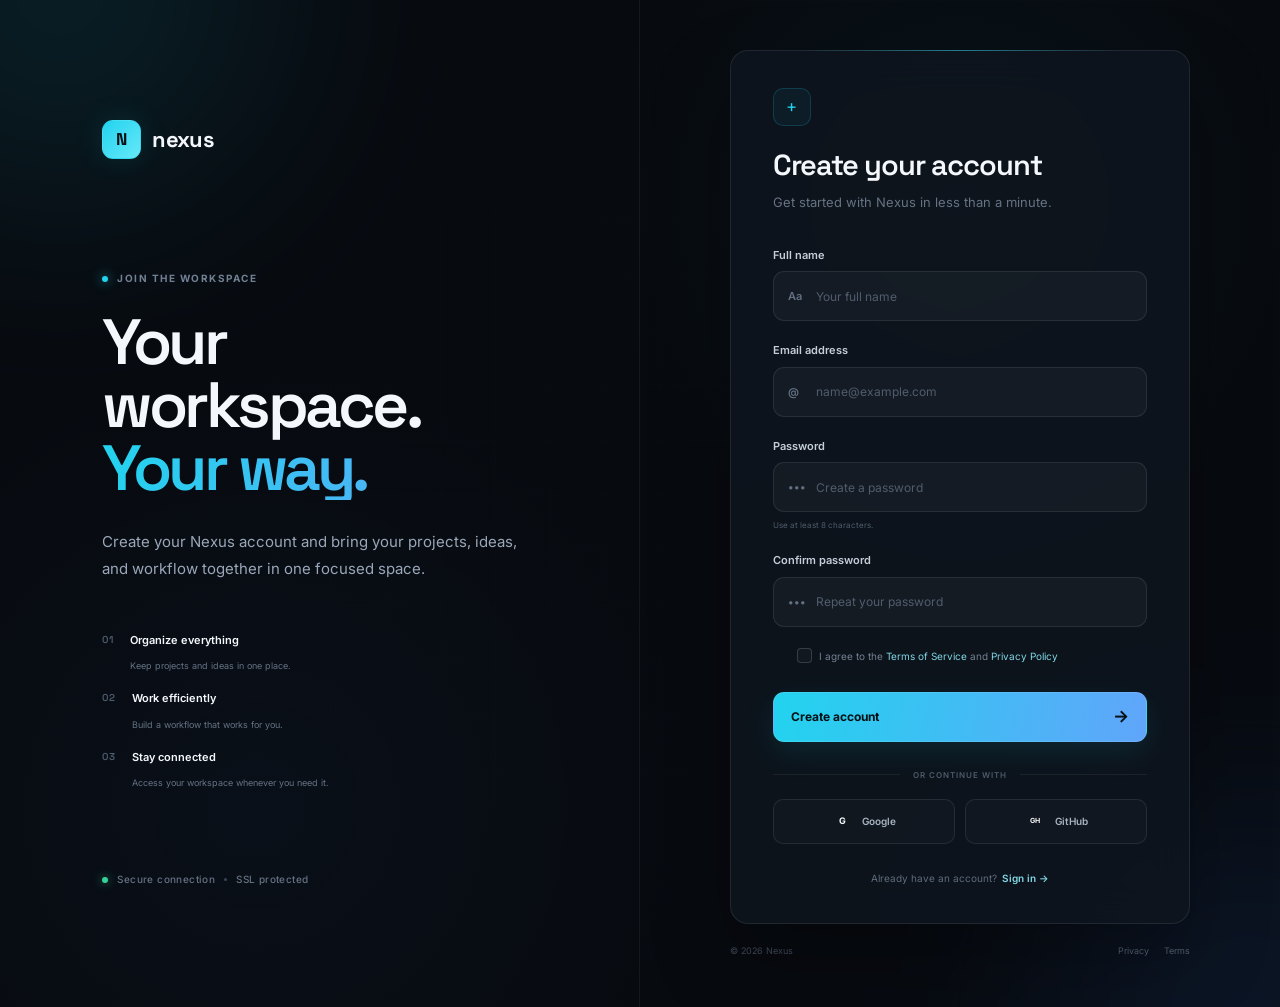
==== signup.html @ e220d9bc "Create responsive Bootstrap authentication UI" ====
<!DOCTYPE html>
<html lang="en">
<head>

    <meta charset="UTF-8">
    <meta name="viewport" content="width=device-width, initial-scale=1.0">

    <meta
        name="description"
        content="Nexus - Modern signup interface built with HTML, CSS and Bootstrap."
    >

    <title>Create Account | Nexus</title>

    <!-- Google Fonts -->
    <link rel="preconnect" href="https://fonts.googleapis.com">
    <link rel="preconnect" href="https://fonts.gstatic.com" crossorigin>

    <link
        href="https://fonts.googleapis.com/css2?family=Inter:wght@400;500;600;700&family=Space+Grotesk:wght@500;600;700&display=swap"
        rel="stylesheet"
    >

    <!-- Bootstrap -->
    <link
        href="https://cdn.jsdelivr.net/npm/bootstrap@5.3.3/dist/css/bootstrap.min.css"
        rel="stylesheet"
    >

    <!-- Custom CSS -->
    <link rel="stylesheet" href="style.css">

</head>

<body>

    <main class="auth-wrapper signup-page">

        <!-- Background -->
        <div class="grid-background"></div>

        <div class="glow glow-one"></div>
        <div class="glow glow-two"></div>

        <div class="container-fluid auth-container">

            <div class="row min-vh-100">

                <!-- =========================
                     LEFT SECTION
                ========================== -->

                <section class="col-lg-6 brand-section">

                    <div class="brand-content">

                        <a href="index.html" class="brand">

                            <span class="brand-mark">
                                N
                            </span>

                            <span class="brand-name">
                                nexus
                            </span>

                        </a>


                        <div class="hero-content">

                            <div class="eyebrow">
                                <span class="status-dot"></span>
                                JOIN THE WORKSPACE
                            </div>

                            <h1>
                                Your workspace.
                                <span>Your way.</span>
                            </h1>

                            <p>
                                Create your Nexus account and bring your
                                projects, ideas, and workflow together
                                in one focused space.
                            </p>

                        </div>


                        <!-- Benefits -->
                        <div class="signup-benefits">

                            <div class="benefit-item">

                                <span class="benefit-number">
                                    01
                                </span>

                                <div>
                                    <strong>
                                        Organize everything
                                    </strong>

                                    <small>
                                        Keep projects and ideas in one place.
                                    </small>
                                </div>

                            </div>


                            <div class="benefit-item">

                                <span class="benefit-number">
                                    02
                                </span>

                                <div>
                                    <strong>
                                        Work efficiently
                                    </strong>

                                    <small>
                                        Build a workflow that works for you.
                                    </small>
                                </div>

                            </div>


                            <div class="benefit-item">

                                <span class="benefit-number">
                                    03
                                </span>

                                <div>
                                    <strong>
                                        Stay connected
                                    </strong>

                                    <small>
                                        Access your workspace whenever you need it.
                                    </small>
                                </div>

                            </div>

                        </div>


                        <div class="system-status">

                            <span class="status-indicator"></span>

                            <span>
                                Secure connection
                            </span>

                            <span class="status-separator"></span>

                            <span>
                                SSL protected
                            </span>

                        </div>

                    </div>

                </section>


                <!-- =========================
                     RIGHT SECTION
                ========================== -->

                <section class="col-lg-6 form-section">

                    <div class="form-wrapper signup-wrapper">

                        <div class="auth-panel">

                            <div class="panel-header">

                                <div class="mobile-brand">

                                    <span class="brand-mark">
                                        N
                                    </span>

                                    <span class="brand-name">
                                        nexus
                                    </span>

                                </div>

                                <div class="welcome-icon">
                                    +
                                </div>

                                <h2>
                                    Create your account
                                </h2>

                                <p>
                                    Get started with Nexus in less than a minute.
                                </p>

                            </div>


                            <!-- Signup Form -->
                            <form>

                                <!-- Name -->
                                <div class="field-group">

                                    <label for="fullName">
                                        Full name
                                    </label>

                                    <div class="input-wrapper">

                                        <span class="input-icon">
                                            Aa
                                        </span>

                                        <input
                                            type="text"
                                            id="fullName"
                                            class="form-control custom-input"
                                            placeholder="Your full name"
                                            autocomplete="name"
                                            required
                                        >

                                    </div>

                                </div>


                                <!-- Email -->
                                <div class="field-group">

                                    <label for="signupEmail">
                                        Email address
                                    </label>

                                    <div class="input-wrapper">

                                        <span class="input-icon">
                                            @
                                        </span>

                                        <input
                                            type="email"
                                            id="signupEmail"
                                            class="form-control custom-input"
                                            placeholder="name@example.com"
                                            autocomplete="email"
                                            required
                                        >

                                    </div>

                                </div>


                                <!-- Password -->
                                <div class="field-group">

                                    <label for="signupPassword">
                                        Password
                                    </label>

                                    <div class="input-wrapper">

                                        <span class="input-icon">
                                            •••
                                        </span>

                                        <input
                                            type="password"
                                            id="signupPassword"
                                            class="form-control custom-input"
                                            placeholder="Create a password"
                                            autocomplete="new-password"
                                            required
                                        >

                                    </div>

                                    <div class="password-hint">
                                        Use at least 8 characters.
                                    </div>

                                </div>


                                <!-- Confirm Password -->
                                <div class="field-group">

                                    <label for="confirmPassword">
                                        Confirm password
                                    </label>

                                    <div class="input-wrapper">

                                        <span class="input-icon">
                                            •••
                                        </span>

                                        <input
                                            type="password"
                                            id="confirmPassword"
                                            class="form-control custom-input"
                                            placeholder="Repeat your password"
                                            autocomplete="new-password"
                                            required
                                        >

                                    </div>

                                </div>


                                <!-- Terms -->
                                <div class="terms-row">

                                    <div class="form-check custom-check">

                                        <input
                                            class="form-check-input"
                                            type="checkbox"
                                            id="terms"
                                            required
                                        >

                                        <label
                                            class="form-check-label"
                                            for="terms"
                                        >
                                            I agree to the
                                            <a href="#">
                                                Terms of Service
                                            </a>
                                            and
                                            <a href="#">
                                                Privacy Policy
                                            </a>
                                        </label>

                                    </div>

                                </div>


                                <!-- Button -->
                                <button
                                    type="submit"
                                    class="btn auth-button"
                                >

                                    <span>
                                        Create account
                                    </span>

                                    <span class="button-arrow">
                                        →
                                    </span>

                                </button>


                                <!-- Divider -->
                                <div class="or-divider">
                                    <span>OR CONTINUE WITH</span>
                                </div>


                                <!-- Social -->
                                <div class="social-buttons">

                                    <a href="#" class="social-button">

                                        <span class="social-logo google-logo">
                                            G
                                        </span>

                                        <span>
                                            Google
                                        </span>

                                    </a>


                                    <a href="#" class="social-button">

                                        <span class="social-logo github-logo">
                                            GH
                                        </span>

                                        <span>
                                            GitHub
                                        </span>

                                    </a>

                                </div>


                                <!-- Login -->
                                <div class="account-switch">

                                    <span>
                                        Already have an account?
                                    </span>

                                    <a href="index.html">
                                        Sign in
                                        <span>→</span>
                                    </a>

                                </div>

                            </form>

                        </div>


                        <div class="form-footer">

                            <span>
                                © 2026 Nexus
                            </span>

                            <div>
                                <a href="#">
                                    Privacy
                                </a>

                                <a href="#">
                                    Terms
                                </a>
                            </div>

                        </div>

                    </div>

                </section>

            </div>

        </div>

    </main>

</body>
</html>
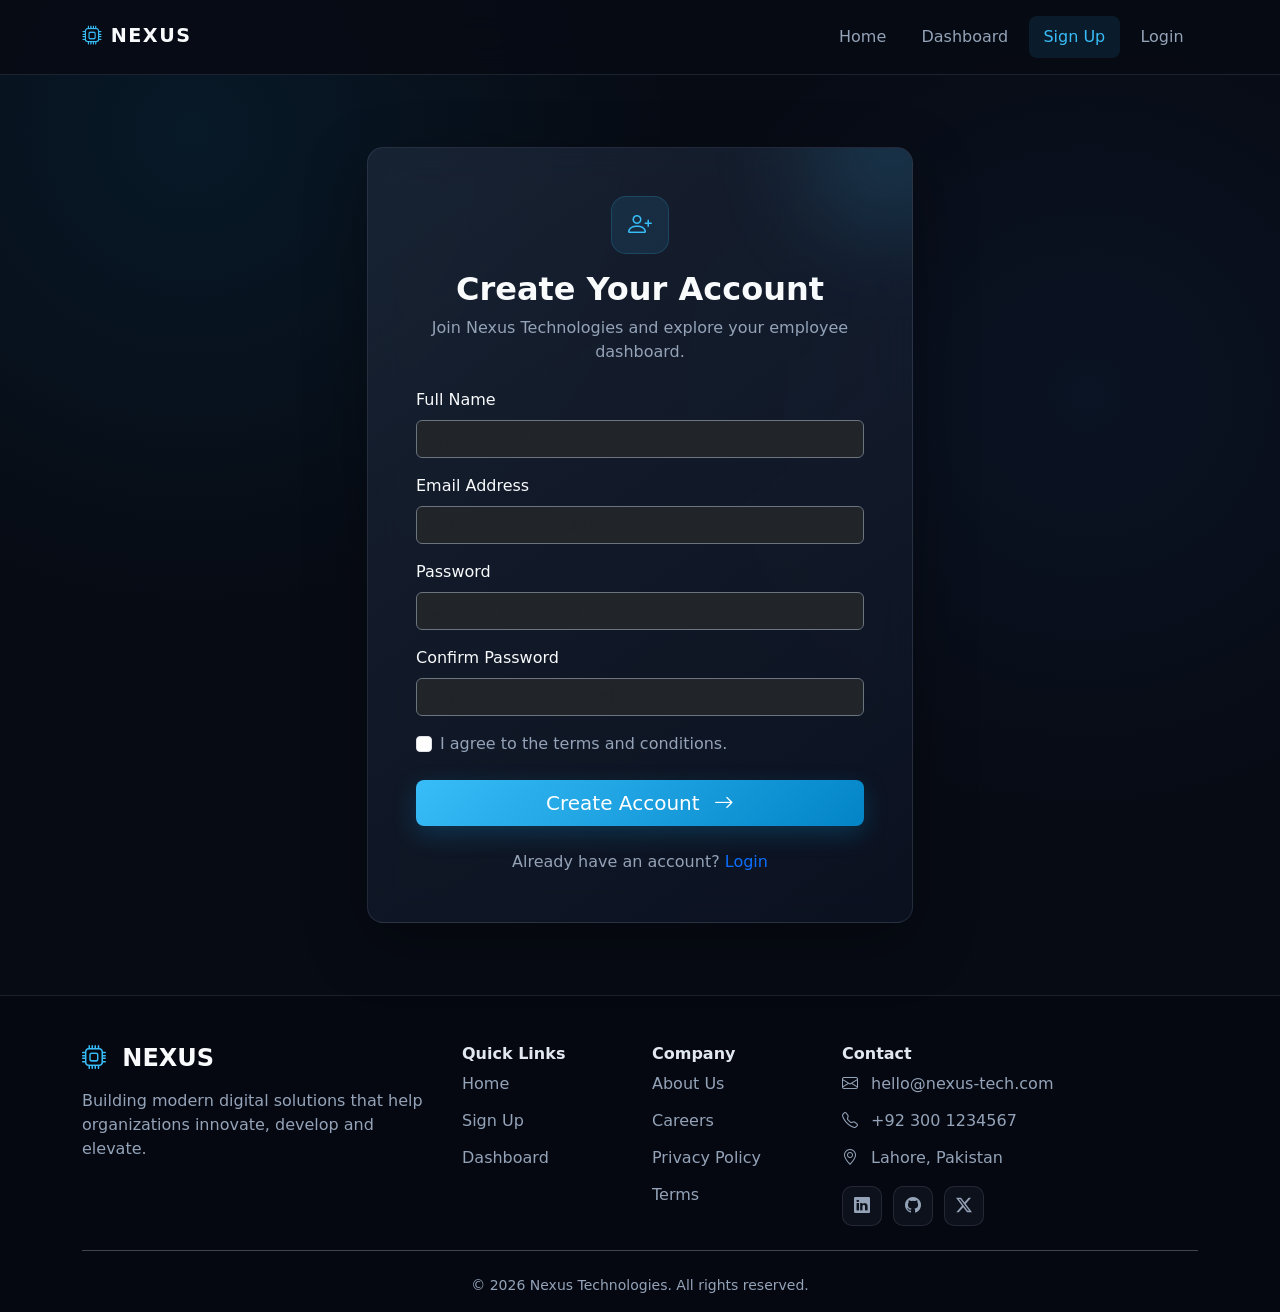
==== commit 8450bdca: "Complete multi-page company website" ====
--- a/signup.html
+++ b/signup.html
@@ -1,461 +1,536 @@
 <!DOCTYPE html>
 <html lang="en">
 <head>
-
     <meta charset="UTF-8">
     <meta name="viewport" content="width=device-width, initial-scale=1.0">
 
-    <meta
-        name="description"
-        content="Nexus - Modern signup interface built with HTML, CSS and Bootstrap."
-    >
-
-    <title>Create Account | Nexus</title>
-
-    <!-- Google Fonts -->
-    <link rel="preconnect" href="https://fonts.googleapis.com">
-    <link rel="preconnect" href="https://fonts.gstatic.com" crossorigin>
-
-    <link
-        href="https://fonts.googleapis.com/css2?family=Inter:wght@400;500;600;700&family=Space+Grotesk:wght@500;600;700&display=swap"
-        rel="stylesheet"
-    >
-
-    <!-- Bootstrap -->
+    <title>Sign Up | Nexus Technologies</title>
+
+    <!-- Bootstrap 5 -->
     <link
         href="https://cdn.jsdelivr.net/npm/bootstrap@5.3.3/dist/css/bootstrap.min.css"
         rel="stylesheet"
     >
 
-    <!-- Custom CSS -->
+    <!-- Bootstrap Icons -->
+    <link
+        rel="stylesheet"
+        href="https://cdn.jsdelivr.net/npm/bootstrap-icons@1.11.3/font/bootstrap-icons.min.css"
+    >
+
+    <!-- Shared CSS -->
     <link rel="stylesheet" href="style.css">
-
 </head>
 
 <body>
 
-    <main class="auth-wrapper signup-page">
-
-        <!-- Background -->
-        <div class="grid-background"></div>
-
-        <div class="glow glow-one"></div>
-        <div class="glow glow-two"></div>
-
-        <div class="container-fluid auth-container">
-
-            <div class="row min-vh-100">
-
-                <!-- =========================
-                     LEFT SECTION
-                ========================== -->
-
-                <section class="col-lg-6 brand-section">
-
-                    <div class="brand-content">
-
-                        <a href="index.html" class="brand">
-
-                            <span class="brand-mark">
-                                N
-                            </span>
-
-                            <span class="brand-name">
-                                nexus
-                            </span>
-
-                        </a>
-
-
-                        <div class="hero-content">
-
-                            <div class="eyebrow">
-                                <span class="status-dot"></span>
-                                JOIN THE WORKSPACE
+    <!-- ================= NAVBAR ================= -->
+
+    <header>
+        <nav class="navbar navbar-expand-lg navbar-dark bg-dark">
+
+            <div class="container">
+
+                <a class="navbar-brand fw-bold" href="index.html">
+                    <i class="bi bi-cpu"></i>
+                    NEXUS
+                </a>
+
+                <button
+                    class="navbar-toggler"
+                    type="button"
+                    data-bs-toggle="collapse"
+                    data-bs-target="#mainNavbar"
+                    aria-controls="mainNavbar"
+                    aria-expanded="false"
+                    aria-label="Toggle navigation"
+                >
+                    <span class="navbar-toggler-icon"></span>
+                </button>
+
+                <div class="collapse navbar-collapse" id="mainNavbar">
+
+                    <ul class="navbar-nav ms-auto align-items-lg-center">
+
+                        <li class="nav-item">
+                            <a class="nav-link" href="index.html">
+                                Home
+                            </a>
+                        </li>
+
+                        <li class="nav-item">
+                            <a class="nav-link" href="dashboard.html">
+                                Dashboard
+                            </a>
+                        </li>
+
+                        <li class="nav-item">
+                            <a class="nav-link active" href="signup.html">
+                                Sign Up
+                            </a>
+                        </li>
+
+                        <li class="nav-item">
+                            <a class="nav-link" href="login.html">
+                                Login
+                            </a>
+                        </li>
+
+                    </ul>
+
+                </div>
+
+            </div>
+
+        </nav>
+    </header>
+
+
+    <!-- ================= SIGNUP SECTION ================= -->
+
+    <main>
+
+        <section class="py-5">
+
+            <div class="container py-4">
+
+                <div class="row justify-content-center">
+
+                    <div class="col-lg-6 col-md-8">
+
+                        <div class="hero-card rounded-4 p-4 p-md-5">
+
+                            <div class="text-center mb-4">
+
+                                <div class="icon-box mx-auto mb-3">
+                                    <i class="bi bi-person-plus"></i>
+                                </div>
+
+                                <h1 class="h2 fw-bold">
+                                    Create Your Account
+                                </h1>
+
+                                <p class="text-secondary">
+                                    Join Nexus Technologies and explore
+                                    your employee dashboard.
+                                </p>
+
                             </div>
 
-                            <h1>
-                                Your workspace.
-                                <span>Your way.</span>
-                            </h1>
-
-                            <p>
-                                Create your Nexus account and bring your
-                                projects, ideas, and workflow together
-                                in one focused space.
-                            </p>
-
-                        </div>
-
-
-                        <!-- Benefits -->
-                        <div class="signup-benefits">
-
-                            <div class="benefit-item">
-
-                                <span class="benefit-number">
-                                    01
-                                </span>
-
-                                <div>
-                                    <strong>
-                                        Organize everything
-                                    </strong>
-
-                                    <small>
-                                        Keep projects and ideas in one place.
-                                    </small>
+
+                            <!-- SUCCESS MESSAGE -->
+
+                            <div
+                                id="successMessage"
+                                class="alert alert-success d-none"
+                                role="alert"
+                            >
+                                <i class="bi bi-check-circle me-2"></i>
+                                Account created successfully! Redirecting...
+                            </div>
+
+
+                            <!-- SIGNUP FORM -->
+
+                            <form
+                                id="signupForm"
+                                class="needs-validation"
+                                novalidate
+                            >
+
+                                <!-- NAME -->
+
+                                <div class="mb-3">
+
+                                    <label
+                                        for="fullName"
+                                        class="form-label"
+                                    >
+                                        Full Name
+                                    </label>
+
+                                    <input
+                                        type="text"
+                                        class="form-control bg-dark text-light border-secondary"
+                                        id="fullName"
+                                        name="fullName"
+                                        placeholder="Enter your full name"
+                                        required
+                                    >
+
+                                    <div class="invalid-feedback">
+                                        Please enter your full name.
+                                    </div>
+
                                 </div>
 
-                            </div>
-
-
-                            <div class="benefit-item">
-
-                                <span class="benefit-number">
-                                    02
-                                </span>
-
-                                <div>
-                                    <strong>
-                                        Work efficiently
-                                    </strong>
-
-                                    <small>
-                                        Build a workflow that works for you.
-                                    </small>
+
+                                <!-- EMAIL -->
+
+                                <div class="mb-3">
+
+                                    <label
+                                        for="email"
+                                        class="form-label"
+                                    >
+                                        Email Address
+                                    </label>
+
+                                    <input
+                                        type="email"
+                                        class="form-control bg-dark text-light border-secondary"
+                                        id="email"
+                                        name="email"
+                                        placeholder="name@example.com"
+                                        required
+                                    >
+
+                                    <div class="invalid-feedback">
+                                        Please enter a valid email address.
+                                    </div>
+
                                 </div>
 
-                            </div>
-
-
-                            <div class="benefit-item">
-
-                                <span class="benefit-number">
-                                    03
-                                </span>
-
-                                <div>
-                                    <strong>
-                                        Stay connected
-                                    </strong>
-
-                                    <small>
-                                        Access your workspace whenever you need it.
-                                    </small>
-                                </div>
-
-                            </div>
-
-                        </div>
-
-
-                        <div class="system-status">
-
-                            <span class="status-indicator"></span>
-
-                            <span>
-                                Secure connection
-                            </span>
-
-                            <span class="status-separator"></span>
-
-                            <span>
-                                SSL protected
-                            </span>
-
-                        </div>
-
-                    </div>
-
-                </section>
-
-
-                <!-- =========================
-                     RIGHT SECTION
-                ========================== -->
-
-                <section class="col-lg-6 form-section">
-
-                    <div class="form-wrapper signup-wrapper">
-
-                        <div class="auth-panel">
-
-                            <div class="panel-header">
-
-                                <div class="mobile-brand">
-
-                                    <span class="brand-mark">
-                                        N
-                                    </span>
-
-                                    <span class="brand-name">
-                                        nexus
-                                    </span>
-
-                                </div>
-
-                                <div class="welcome-icon">
-                                    +
-                                </div>
-
-                                <h2>
-                                    Create your account
-                                </h2>
-
-                                <p>
-                                    Get started with Nexus in less than a minute.
-                                </p>
-
-                            </div>
-
-
-                            <!-- Signup Form -->
-                            <form>
-
-                                <!-- Name -->
-                                <div class="field-group">
-
-                                    <label for="fullName">
-                                        Full name
-                                    </label>
-
-                                    <div class="input-wrapper">
-
-                                        <span class="input-icon">
-                                            Aa
-                                        </span>
-
-                                        <input
-                                            type="text"
-                                            id="fullName"
-                                            class="form-control custom-input"
-                                            placeholder="Your full name"
-                                            autocomplete="name"
-                                            required
-                                        >
-
-                                    </div>
-
-                                </div>
-
-
-                                <!-- Email -->
-                                <div class="field-group">
-
-                                    <label for="signupEmail">
-                                        Email address
-                                    </label>
-
-                                    <div class="input-wrapper">
-
-                                        <span class="input-icon">
-                                            @
-                                        </span>
-
-                                        <input
-                                            type="email"
-                                            id="signupEmail"
-                                            class="form-control custom-input"
-                                            placeholder="name@example.com"
-                                            autocomplete="email"
-                                            required
-                                        >
-
-                                    </div>
-
-                                </div>
-
-
-                                <!-- Password -->
-                                <div class="field-group">
-
-                                    <label for="signupPassword">
+
+                                <!-- PASSWORD -->
+
+                                <div class="mb-3">
+
+                                    <label
+                                        for="password"
+                                        class="form-label"
+                                    >
                                         Password
                                     </label>
 
-                                    <div class="input-wrapper">
-
-                                        <span class="input-icon">
-                                            •••
-                                        </span>
-
-                                        <input
-                                            type="password"
-                                            id="signupPassword"
-                                            class="form-control custom-input"
-                                            placeholder="Create a password"
-                                            autocomplete="new-password"
-                                            required
-                                        >
-
+                                    <input
+                                        type="password"
+                                        class="form-control bg-dark text-light border-secondary"
+                                        id="password"
+                                        name="password"
+                                        placeholder="Create a password"
+                                        minlength="6"
+                                        required
+                                    >
+
+                                    <div class="invalid-feedback">
+                                        Password must contain at least
+                                        6 characters.
                                     </div>
 
-                                    <div class="password-hint">
-                                        Use at least 8 characters.
+                                </div>
+
+
+                                <!-- CONFIRM PASSWORD -->
+
+                                <div class="mb-3">
+
+                                    <label
+                                        for="confirmPassword"
+                                        class="form-label"
+                                    >
+                                        Confirm Password
+                                    </label>
+
+                                    <input
+                                        type="password"
+                                        class="form-control bg-dark text-light border-secondary"
+                                        id="confirmPassword"
+                                        name="confirmPassword"
+                                        placeholder="Confirm your password"
+                                        required
+                                    >
+
+                                    <div class="invalid-feedback">
+                                        Please confirm your password.
                                     </div>
 
                                 </div>
 
 
-                                <!-- Confirm Password -->
-                                <div class="field-group">
-
-                                    <label for="confirmPassword">
-                                        Confirm password
+                                <!-- TERMS -->
+
+                                <div class="form-check mb-4">
+
+                                    <input
+                                        class="form-check-input"
+                                        type="checkbox"
+                                        id="terms"
+                                        required
+                                    >
+
+                                    <label
+                                        class="form-check-label text-secondary"
+                                        for="terms"
+                                    >
+                                        I agree to the terms and conditions.
                                     </label>
 
-                                    <div class="input-wrapper">
-
-                                        <span class="input-icon">
-                                            •••
-                                        </span>
-
-                                        <input
-                                            type="password"
-                                            id="confirmPassword"
-                                            class="form-control custom-input"
-                                            placeholder="Repeat your password"
-                                            autocomplete="new-password"
-                                            required
-                                        >
-
+                                    <div class="invalid-feedback">
+                                        You must agree before submitting.
                                     </div>
 
                                 </div>
 
 
-                                <!-- Terms -->
-                                <div class="terms-row">
-
-                                    <div class="form-check custom-check">
-
-                                        <input
-                                            class="form-check-input"
-                                            type="checkbox"
-                                            id="terms"
-                                            required
-                                        >
-
-                                        <label
-                                            class="form-check-label"
-                                            for="terms"
-                                        >
-                                            I agree to the
-                                            <a href="#">
-                                                Terms of Service
-                                            </a>
-                                            and
-                                            <a href="#">
-                                                Privacy Policy
-                                            </a>
-                                        </label>
-
-                                    </div>
-
-                                </div>
-
-
-                                <!-- Button -->
+                                <!-- SUBMIT -->
+
                                 <button
                                     type="submit"
-                                    class="btn auth-button"
+                                    class="btn btn-primary w-100 btn-lg"
                                 >
-
-                                    <span>
-                                        Create account
-                                    </span>
-
-                                    <span class="button-arrow">
-                                        →
-                                    </span>
-
+                                    Create Account
+                                    <i class="bi bi-arrow-right ms-2"></i>
                                 </button>
 
-
-                                <!-- Divider -->
-                                <div class="or-divider">
-                                    <span>OR CONTINUE WITH</span>
-                                </div>
-
-
-                                <!-- Social -->
-                                <div class="social-buttons">
-
-                                    <a href="#" class="social-button">
-
-                                        <span class="social-logo google-logo">
-                                            G
-                                        </span>
-
-                                        <span>
-                                            Google
-                                        </span>
-
-                                    </a>
-
-
-                                    <a href="#" class="social-button">
-
-                                        <span class="social-logo github-logo">
-                                            GH
-                                        </span>
-
-                                        <span>
-                                            GitHub
-                                        </span>
-
-                                    </a>
-
-                                </div>
-
-
-                                <!-- Login -->
-                                <div class="account-switch">
-
-                                    <span>
-                                        Already have an account?
-                                    </span>
-
-                                    <a href="index.html">
-                                        Sign in
-                                        <span>→</span>
-                                    </a>
-
-                                </div>
-
                             </form>
 
+
+                            <!-- LOGIN LINK -->
+
+                            <p class="text-center text-secondary mt-4 mb-0">
+
+                                Already have an account?
+
+                                <a
+                                    href="login.html"
+                                    class="text-primary"
+                                >
+                                    Login
+                                </a>
+
+                            </p>
+
                         </div>
 
-
-                        <div class="form-footer">
-
-                            <span>
-                                © 2026 Nexus
-                            </span>
-
-                            <div>
-                                <a href="#">
-                                    Privacy
-                                </a>
-
-                                <a href="#">
-                                    Terms
-                                </a>
-                            </div>
-
-                        </div>
-
                     </div>
 
-                </section>
+                </div>
 
             </div>
 
+        </section>
+
+    </main>
+
+
+    <!-- ================= FOOTER ================= -->
+
+    <footer class="footer-section pt-5 pb-3">
+
+        <div class="container">
+
+            <div class="row g-4">
+
+                <div class="col-lg-4">
+
+                    <h4 class="fw-bold">
+                        <i class="bi bi-cpu me-2"></i>
+                        NEXUS
+                    </h4>
+
+                    <p class="text-secondary mt-3">
+                        Building modern digital solutions that help
+                        organizations innovate, develop and elevate.
+                    </p>
+
+                </div>
+
+
+                <div class="col-6 col-lg-2">
+
+                    <h6 class="fw-bold">
+                        Quick Links
+                    </h6>
+
+                    <ul class="list-unstyled footer-links">
+
+                        <li>
+                            <a href="index.html">
+                                Home
+                            </a>
+                        </li>
+
+                        <li>
+                            <a href="signup.html">
+                                Sign Up
+                            </a>
+                        </li>
+
+                        <li>
+                            <a href="dashboard.html">
+                                Dashboard
+                            </a>
+                        </li>
+
+                    </ul>
+
+                </div>
+
+
+                <div class="col-6 col-lg-2">
+
+                    <h6 class="fw-bold">
+                        Company
+                    </h6>
+
+                    <ul class="list-unstyled footer-links">
+
+                        <li>
+                            <a href="#">
+                                About Us
+                            </a>
+                        </li>
+
+                        <li>
+                            <a href="#">
+                                Careers
+                            </a>
+                        </li>
+
+                        <li>
+                            <a href="#">
+                                Privacy Policy
+                            </a>
+                        </li>
+
+                        <li>
+                            <a href="#">
+                                Terms
+                            </a>
+                        </li>
+
+                    </ul>
+
+                </div>
+
+
+                <div class="col-lg-4">
+
+                    <h6 class="fw-bold">
+                        Contact
+                    </h6>
+
+                    <ul class="list-unstyled footer-links">
+
+                        <li>
+                            <i class="bi bi-envelope me-2"></i>
+                            hello@nexus-tech.com
+                        </li>
+
+                        <li>
+                            <i class="bi bi-telephone me-2"></i>
+                            +92 300 1234567
+                        </li>
+
+                        <li>
+                            <i class="bi bi-geo-alt me-2"></i>
+                            Lahore, Pakistan
+                        </li>
+
+                    </ul>
+
+                    <div class="social-links mt-3">
+
+                        <a href="#" aria-label="LinkedIn">
+                            <i class="bi bi-linkedin"></i>
+                        </a>
+
+                        <a href="#" aria-label="GitHub">
+                            <i class="bi bi-github"></i>
+                        </a>
+
+                        <a href="#" aria-label="X">
+                            <i class="bi bi-twitter-x"></i>
+                        </a>
+
+                    </div>
+
+                </div>
+
+            </div>
+
+
+            <hr class="my-4">
+
+            <div class="text-center text-secondary small">
+                © 2026 Nexus Technologies. All rights reserved.
+            </div>
+
         </div>
 
-    </main>
+    </footer>
+
+
+    <!-- Bootstrap JS -->
+
+    <script
+        src="https://cdn.jsdelivr.net/npm/bootstrap@5.3.3/dist/js/bootstrap.bundle.min.js">
+    </script>
+
+
+    <!-- Signup Validation + Redirect -->
+
+    <script>
+
+        const signupForm = document.getElementById("signupForm");
+
+        const password = document.getElementById("password");
+
+        const confirmPassword =
+            document.getElementById("confirmPassword");
+
+        const successMessage =
+            document.getElementById("successMessage");
+
+
+        confirmPassword.addEventListener("input", function () {
+
+            if (confirmPassword.value !== password.value) {
+
+                confirmPassword.setCustomValidity(
+                    "Passwords do not match"
+                );
+
+            } else {
+
+                confirmPassword.setCustomValidity("");
+
+            }
+
+        });
+
+
+        signupForm.addEventListener("submit", function (event) {
+
+            event.preventDefault();
+
+            event.stopPropagation();
+
+
+            if (!signupForm.checkValidity()) {
+
+                signupForm.classList.add("was-validated");
+
+                return;
+
+            }
+
+
+            successMessage.classList.remove("d-none");
+
+            signupForm.classList.add("was-validated");
+
+
+            setTimeout(function () {
+
+                window.location.href = "dashboard.html";
+
+            }, 1200);
+
+        });
+
+    </script>
 
 </body>
 </html>
--- a/style.css
+++ b/style.css
@@ -0,0 +1,541 @@
+/* =========================================================
+   NEXUS TECHNOLOGIES
+   Shared Website Styles
+   ========================================================= */
+
+:root {
+    --bg-primary: #070b14;
+    --bg-secondary: #0d1320;
+    --bg-card: rgba(17, 24, 39, 0.72);
+
+    --text-primary: #f8fafc;
+    --text-secondary: #94a3b8;
+
+    --accent: #38bdf8;
+    --accent-dark: #0284c7;
+
+    --border: rgba(148, 163, 184, 0.16);
+
+    --shadow: 0 20px 60px rgba(0, 0, 0, 0.35);
+}
+
+
+/* =========================================================
+   GLOBAL
+   ========================================================= */
+
+* {
+    margin: 0;
+    padding: 0;
+    box-sizing: border-box;
+}
+
+html {
+    scroll-behavior: smooth;
+}
+
+body {
+    background:
+        radial-gradient(
+            circle at 15% 10%,
+            rgba(14, 165, 233, 0.09),
+            transparent 30%
+        ),
+        radial-gradient(
+            circle at 85% 30%,
+            rgba(59, 130, 246, 0.07),
+            transparent 30%
+        ),
+        var(--bg-primary);
+
+    color: var(--text-primary);
+
+    font-family:
+        Inter,
+        system-ui,
+        -apple-system,
+        BlinkMacSystemFont,
+        "Segoe UI",
+        sans-serif;
+
+    min-height: 100vh;
+}
+
+a {
+    text-decoration: none;
+}
+
+.text-secondary {
+    color: var(--text-secondary) !important;
+}
+
+
+/* =========================================================
+   NAVBAR
+   ========================================================= */
+
+.navbar {
+    background: rgba(7, 11, 20, 0.88) !important;
+
+    backdrop-filter: blur(16px);
+    -webkit-backdrop-filter: blur(16px);
+
+    border-bottom: 1px solid var(--border);
+
+    padding: 1rem 0;
+
+    position: sticky;
+    top: 0;
+    z-index: 1000;
+}
+
+.navbar-brand {
+    color: var(--text-primary) !important;
+
+    font-size: 1.2rem;
+    letter-spacing: 1.5px;
+}
+
+.navbar-brand i {
+    color: var(--accent);
+}
+
+.nav-link {
+    color: #94a3b8 !important;
+
+    margin-left: 0.4rem;
+
+    padding: 0.55rem 0.9rem !important;
+
+    border-radius: 8px;
+
+    transition:
+        color 0.25s ease,
+        background 0.25s ease;
+}
+
+.nav-link:hover {
+    color: white !important;
+    background: rgba(56, 189, 248, 0.08);
+}
+
+.nav-link.active {
+    color: var(--accent) !important;
+    background: rgba(56, 189, 248, 0.1);
+}
+
+
+/* =========================================================
+   BUTTONS
+   ========================================================= */
+
+.btn-primary {
+    background: linear-gradient(
+        135deg,
+        var(--accent),
+        var(--accent-dark)
+    );
+
+    border: none;
+
+    box-shadow:
+        0 8px 25px rgba(14, 165, 233, 0.22);
+
+    transition:
+        transform 0.25s ease,
+        box-shadow 0.25s ease;
+}
+
+.btn-primary:hover {
+    background: linear-gradient(
+        135deg,
+        #7dd3fc,
+        #0284c7
+    );
+
+    transform: translateY(-2px);
+
+    box-shadow:
+        0 12px 32px rgba(14, 165, 233, 0.3);
+}
+
+.btn-outline-light {
+    border-color: rgba(255, 255, 255, 0.18);
+
+    color: #e2e8f0;
+}
+
+.btn-outline-light:hover {
+    color: white;
+
+    background: rgba(255, 255, 255, 0.07);
+
+    border-color: rgba(255, 255, 255, 0.3);
+}
+
+
+/* =========================================================
+   HERO
+   ========================================================= */
+
+.hero-section {
+    position: relative;
+    overflow: hidden;
+
+    min-height: 680px;
+
+    display: flex;
+    align-items: center;
+}
+
+.hero-section::before {
+    content: "";
+
+    position: absolute;
+
+    width: 450px;
+    height: 450px;
+
+    top: -150px;
+    right: -100px;
+
+    background: rgba(14, 165, 233, 0.08);
+
+    filter: blur(80px);
+
+    border-radius: 50%;
+
+    pointer-events: none;
+}
+
+.hero-section h1 {
+    letter-spacing: -2px;
+    line-height: 1.05;
+}
+
+.hero-section .lead {
+    max-width: 680px;
+
+    line-height: 1.8;
+}
+
+
+/* =========================================================
+   HERO CARD
+   ========================================================= */
+
+.hero-card {
+    background:
+        linear-gradient(
+            145deg,
+            rgba(30, 41, 59, 0.72),
+            rgba(15, 23, 42, 0.55)
+        );
+
+    border: 1px solid var(--border);
+
+    box-shadow: var(--shadow);
+
+    backdrop-filter: blur(18px);
+    -webkit-backdrop-filter: blur(18px);
+
+    position: relative;
+
+    overflow: hidden;
+}
+
+.hero-card::before {
+    content: "";
+
+    position: absolute;
+
+    width: 180px;
+    height: 180px;
+
+    top: -90px;
+    right: -70px;
+
+    background: rgba(56, 189, 248, 0.14);
+
+    filter: blur(45px);
+
+    border-radius: 50%;
+}
+
+
+/* =========================================================
+   STAT BOXES
+   ========================================================= */
+
+.stat-box {
+    background: rgba(15, 23, 42, 0.7);
+
+    border: 1px solid var(--border);
+
+    transition:
+        transform 0.25s ease,
+        border-color 0.25s ease;
+}
+
+.stat-box:hover {
+    transform: translateY(-4px);
+
+    border-color: rgba(56, 189, 248, 0.35);
+}
+
+.stat-box h3 {
+    font-size: 1.55rem;
+}
+
+
+/* =========================================================
+   SERVICES
+   ========================================================= */
+
+.service-card {
+    background:
+        linear-gradient(
+            145deg,
+            rgba(15, 23, 42, 0.82),
+            rgba(10, 15, 27, 0.72)
+        );
+
+    border: 1px solid var(--border);
+
+    box-shadow:
+        0 12px 35px rgba(0, 0, 0, 0.18);
+
+    transition:
+        transform 0.3s ease,
+        border-color 0.3s ease,
+        box-shadow 0.3s ease;
+}
+
+.service-card:hover {
+    transform: translateY(-8px);
+
+    border-color: rgba(56, 189, 248, 0.35);
+
+    box-shadow:
+        0 20px 50px rgba(0, 0, 0, 0.3);
+}
+
+.icon-box {
+    width: 58px;
+    height: 58px;
+
+    display: flex;
+    align-items: center;
+    justify-content: center;
+
+    border-radius: 15px;
+
+    background: rgba(56, 189, 248, 0.1);
+
+    border: 1px solid rgba(56, 189, 248, 0.18);
+
+    color: var(--accent);
+
+    font-size: 1.5rem;
+}
+
+.service-card h4 {
+    margin-bottom: 1rem;
+}
+
+.service-card p {
+    line-height: 1.7;
+}
+
+
+/* =========================================================
+   NUMBERS
+   ========================================================= */
+
+.numbers-section {
+    background:
+        linear-gradient(
+            90deg,
+            rgba(14, 165, 233, 0.04),
+            rgba(59, 130, 246, 0.07),
+            rgba(14, 165, 233, 0.04)
+        );
+
+    border-top: 1px solid var(--border);
+    border-bottom: 1px solid var(--border);
+}
+
+.numbers-section h2 {
+    color: var(--accent);
+}
+
+
+/* =========================================================
+   CTA
+   ========================================================= */
+
+.cta-card {
+    background:
+        radial-gradient(
+            circle at center,
+            rgba(14, 165, 233, 0.12),
+            transparent 65%
+        ),
+        rgba(15, 23, 42, 0.75);
+
+    border: 1px solid var(--border);
+
+    box-shadow: var(--shadow);
+}
+
+
+/* =========================================================
+   FOOTER
+   ========================================================= */
+
+.footer-section {
+    background: #050811;
+
+    border-top: 1px solid var(--border);
+}
+
+.footer-section h4 i {
+    color: var(--accent);
+}
+
+.footer-section h6 {
+    color: #e2e8f0;
+}
+
+.footer-links li {
+    margin-bottom: 0.7rem;
+
+    color: var(--text-secondary);
+
+    line-height: 1.6;
+}
+
+.footer-links a {
+    color: var(--text-secondary);
+
+    transition: color 0.2s ease;
+}
+
+.footer-links a:hover {
+    color: var(--accent);
+}
+
+.social-links {
+    display: flex;
+    gap: 0.7rem;
+}
+
+.social-links a {
+    width: 40px;
+    height: 40px;
+
+    display: flex;
+    align-items: center;
+    justify-content: center;
+
+    border-radius: 10px;
+
+    color: #94a3b8;
+
+    background: rgba(148, 163, 184, 0.06);
+
+    border: 1px solid var(--border);
+
+    transition:
+        color 0.25s ease,
+        background 0.25s ease,
+        transform 0.25s ease;
+}
+
+.social-links a:hover {
+    color: var(--accent);
+
+    background: rgba(56, 189, 248, 0.08);
+
+    transform: translateY(-3px);
+}
+
+
+/* =========================================================
+   BADGES
+   ========================================================= */
+
+.badge {
+    letter-spacing: 0.3px;
+}
+
+
+/* =========================================================
+   RESPONSIVE DESIGN
+   ========================================================= */
+
+@media (max-width: 991px) {
+
+    .hero-section {
+        min-height: auto;
+    }
+
+    .hero-section h1 {
+        font-size: 3.2rem;
+    }
+
+    .navbar-nav {
+        padding-top: 1rem;
+    }
+
+    .nav-link {
+        margin-left: 0;
+    }
+}
+
+
+@media (max-width: 767px) {
+
+    .hero-section {
+        padding-top: 3rem !important;
+        padding-bottom: 3rem !important;
+    }
+
+    .hero-section h1 {
+        font-size: 2.6rem;
+
+        letter-spacing: -1px;
+    }
+
+    .hero-section .lead {
+        font-size: 1rem;
+    }
+
+    .hero-card {
+        margin-top: 1rem;
+    }
+
+    .service-card {
+        padding: 1.5rem !important;
+    }
+}
+
+
+@media (max-width: 575px) {
+
+    .hero-section h1 {
+        font-size: 2.2rem;
+    }
+
+    .hero-section .btn {
+        width: 100%;
+    }
+
+    .hero-section .d-flex {
+        width: 100%;
+    }
+
+    .cta-card {
+        padding: 2rem !important;
+    }
+}
